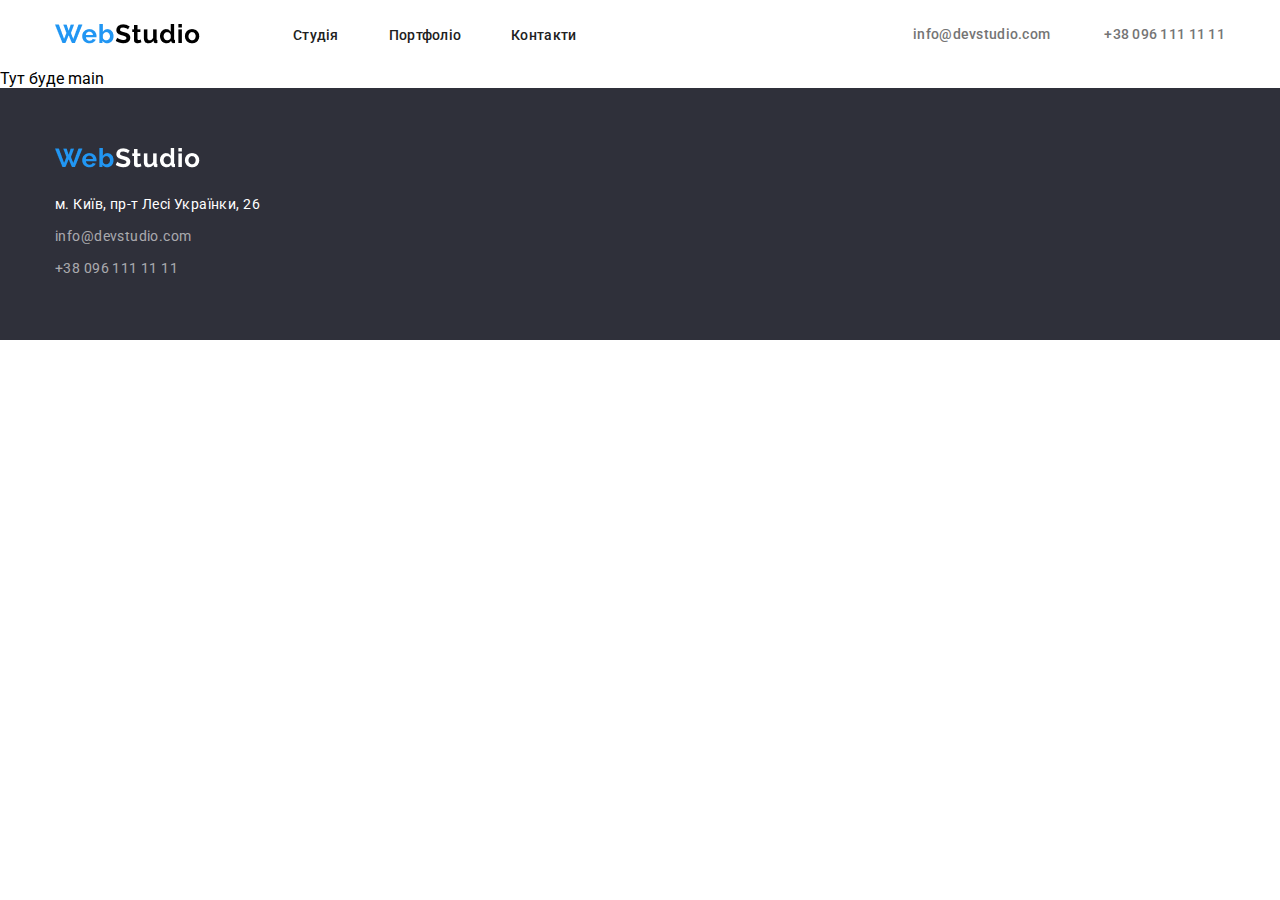
==== pages/portfolio.html @ f5b18968 "flex better" ====
<!DOCTYPE html>
<html lang="en">
<head>
    <meta charset="UTF-8">
    <meta name="viewport" content="width=device-width, initial-scale=1.0">
    <title>Portfolio</title>
    <link rel="stylesheet" href="portfolio.css">
</head>
<body>
    <header class="header">
        <div class="header_container">
          <div class="header_left">
            <img
              class="header_logo"
              src="./img/HeaderLogo.png"
              alt="header logo"
            />
            <nav>
              <ul class="header_navigation">
                <li class="header_navigation--item active">
                  <a href="../index.html">Студія</a>
                </li>
                <li class="header_navigation--item"><a href="#">Портфоліо</a></li>
                <li class="header_navigation--item"><a href="#">Контакти</a></li>
              </ul>
            </nav>
          </div>
          <div class="header_right">
            <a href="mailto:info@devstudio.com" class="header_right--link"
              >info@devstudio.com</a
            >
            <a href="tel:+380961111111" class="header_right--link"
              >+38 096 111 11 11</a
            >
          </div>
        </div>
      </header>
      <main class="main">
        Тут буде main
      </main>
      <footer class="footer">
        <div class="footer_container">
          <img src="./img/FooterLogo.png" alt="logo" />
          <address>
            <p class="footer_address">м. Київ, пр-т Лесі Українки, 26</p>
            <a href="mailto:info@devstudio.com" class="footer_link"
              >info@devstudio.com</a
            >
            <a href="tel:+38 096 111 11 11" class="footer_link"
              >+38 096 111 11 11</a
            >
          </address>
        </div>
      </footer>
</body>
</html>
---- pages/portfolio.css ----
@import url("https://fonts.googleapis.com/css2?family=Roboto:ital,wght@0,100;0,300;0,400;0,500;0,700;0,900;1,100;1,300;1,400;1,500;1,700;1,900&display=swap");
@import url("./css/reset.css");
@import url("./css/header.css");
@import url("./css/footer.css");
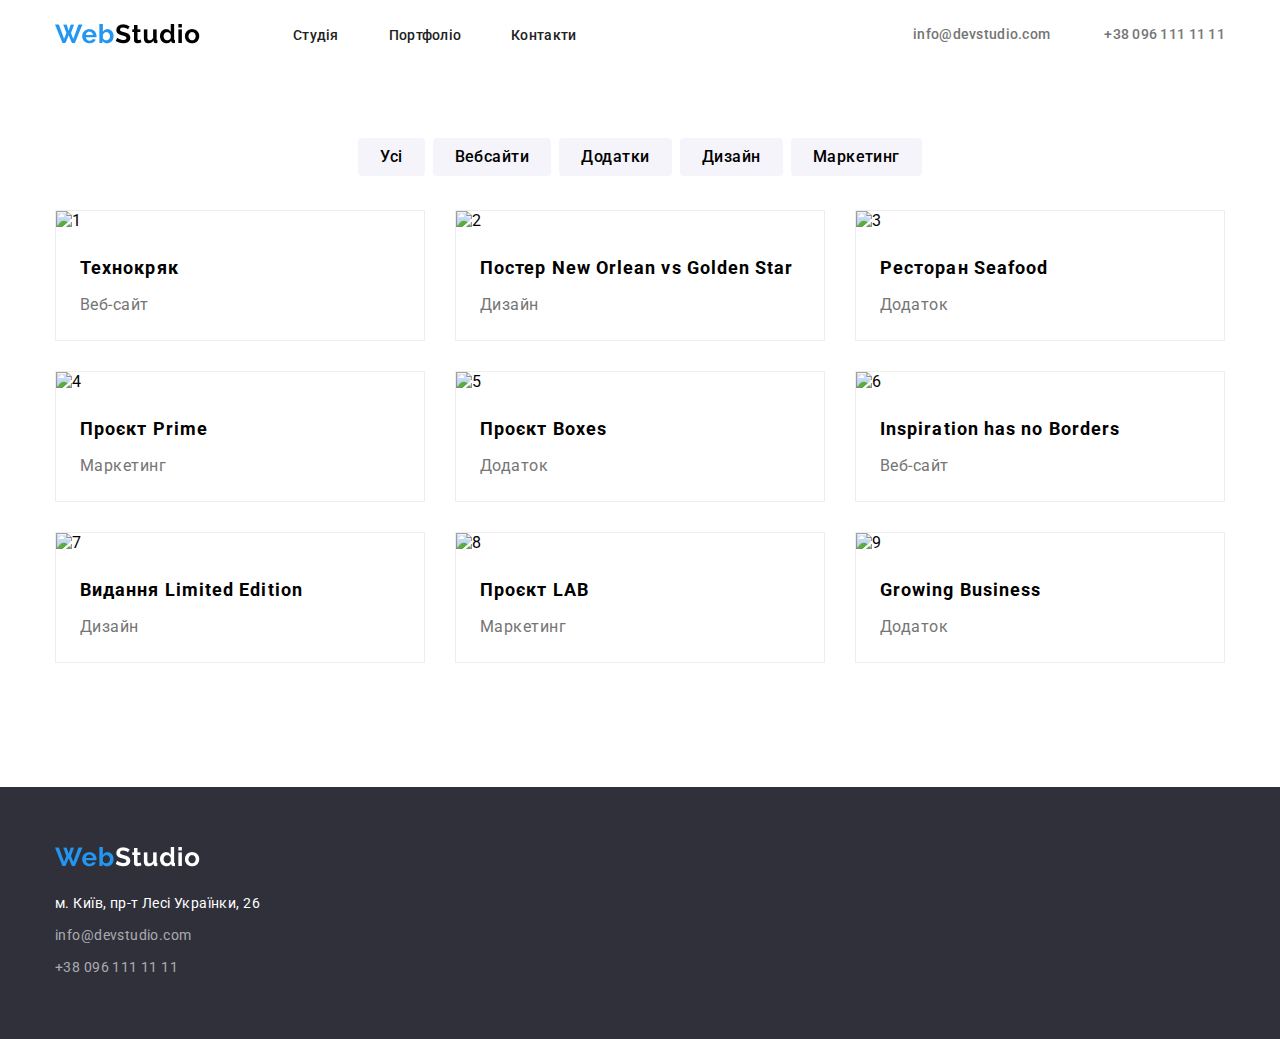
==== commit 8803c30e: "hw18 done" ====
--- a/pages/portfolio.html
+++ b/pages/portfolio.html
@@ -1,56 +1,147 @@
 <!DOCTYPE html>
 <html lang="en">
-<head>
-    <meta charset="UTF-8">
-    <meta name="viewport" content="width=device-width, initial-scale=1.0">
+  <head>
+    <meta charset="UTF-8" />
+    <meta name="viewport" content="width=device-width, initial-scale=1.0" />
     <title>Portfolio</title>
-    <link rel="stylesheet" href="portfolio.css">
-</head>
-<body>
+    <link rel="stylesheet" href="portfolio.css" />
+  </head>
+  <body>
     <header class="header">
-        <div class="header_container">
-          <div class="header_left">
-            <img
-              class="header_logo"
-              src="./img/HeaderLogo.png"
-              alt="header logo"
-            />
-            <nav>
-              <ul class="header_navigation">
-                <li class="header_navigation--item active">
-                  <a href="../index.html">Студія</a>
-                </li>
-                <li class="header_navigation--item"><a href="#">Портфоліо</a></li>
-                <li class="header_navigation--item"><a href="#">Контакти</a></li>
-              </ul>
-            </nav>
+      <div class="header_container">
+        <div class="header_left">
+          <img
+            class="header_logo"
+            src="./img/HeaderLogo.png"
+            alt="header logo"
+          />
+          <nav>
+            <ul class="header_navigation">
+              <li class="header_navigation--item active">
+                <a href="../index.html">Студія</a>
+              </li>
+              <li class="header_navigation--item"><a href="#">Портфоліо</a></li>
+              <li class="header_navigation--item"><a href="#">Контакти</a></li>
+            </ul>
+          </nav>
+        </div>
+        <div class="header_right">
+          <a href="mailto:info@devstudio.com" class="header_right--link"
+            >info@devstudio.com</a
+          >
+          <a href="tel:+380961111111" class="header_right--link"
+            >+38 096 111 11 11</a
+          >
+        </div>
+      </div>
+    </header>
+    <main class="main">
+      <section class="main-nav_bar--section">
+        <div class="main-nav_bar--container">
+          <nav class="main-nav_bar">
+            <ul class="main-nav_bar--list">
+              <li>
+                <button class="main-nav_bar--button">
+                  <span class="main-nav_bar--button-span">Усі</span>
+                </button>
+              </li>
+              <li>
+                <button class="main-nav_bar--button">
+                  <span class="main-nav_bar--button-span">Вебсайти</span>
+                </button>
+              </li>
+              <li>
+                <button class="main-nav_bar--button">
+                  <span class="main-nav_bar--button-span">Додатки</span>
+                </button>
+              </li>
+              <li>
+                <button class="main-nav_bar--button">
+                  <span class="main-nav_bar--button-span">Дизайн</span>
+                </button>
+              </li>
+              <li>
+                <button class="main-nav_bar--button">
+                  <span class="main-nav_bar--button-span">Маркетинг</span>
+                </button>
+              </li>
+            </ul>
+          </nav>
+        </div>
+      </section>
+      <section class="main_content--section">
+        <div class="main_content--container">
+          <div class="main_content--first_line">
+            <div class="main_content--card">
+              <img src="./img/img1.png" alt="1" class="main_content--img" />
+              <h3 class="main_content-card--title">Технокряк</h3>
+              <p class="main_content-card--text">Веб-сайт</p>
+            </div>
+            <div class="main_content--card">
+              <img src="./img/img2.png" alt="2" class="main_content--img" />
+              <h3 class="main_content-card--title">
+                Постер New Orlean vs Golden Star
+              </h3>
+              <p class="main_content-card--text">Дизайн</p>
+            </div>
+            <div class="main_content--card">
+              <img src="./img/img3.png" alt="3" class="main_content--img" />
+              <h3 class="main_content-card--title">Ресторан Seafood</h3>
+              <p class="main_content-card--text">Додаток</p>
+            </div>
           </div>
-          <div class="header_right">
-            <a href="mailto:info@devstudio.com" class="header_right--link"
-              >info@devstudio.com</a
-            >
-            <a href="tel:+380961111111" class="header_right--link"
-              >+38 096 111 11 11</a
-            >
+          <div class="main_content--second_line">
+            <div class="main_content--card">
+              <img src="./img/img4.png" alt="4" class="main_content--img" />
+              <h3 class="main_content-card--title">Проєкт Prime</h3>
+              <p class="main_content-card--text">Маркетинг</p>
+            </div>
+            <div class="main_content--card">
+              <img src="./img/img5.png" alt="5" class="main_content--img" />
+              <h3 class="main_content-card--title">Проєкт Boxes</h3>
+              <p class="main_content-card--text">Додаток</p>
+            </div>
+            <div class="main_content--card">
+              <img src="./img/img6.png" alt="6" class="main_content--img" />
+              <h3 class="main_content-card--title">
+                Inspiration has no Borders
+              </h3>
+              <p class="main_content-card--text">Веб-сайт</p>
+            </div>
+          </div>
+          <div class="main_content--third-line">
+            <div class="main_content--card">
+              <img src="./img/img7.png" alt="7" class="main_content--img" />
+              <h3 class="main_content-card--title">Видання Limited Edition</h3>
+              <p class="main_content-card--text">Дизайн</p>
+            </div>
+            <div class="main_content--card">
+              <img src="./img/img8.png" alt="8" class="main_content--img" />
+              <h3 class="main_content-card--title">Проєкт LAB</h3>
+              <p class="main_content-card--text">Маркетинг</p>
+            </div>
+            <div class="main_content--card">
+              <img src="./img/img9.png" alt="9" class="main_content--img" />
+              <h3 class="main_content-card--title">Growing Business</h3>
+              <p class="main_content-card--text">Додаток</p>
+            </div>
           </div>
         </div>
-      </header>
-      <main class="main">
-        Тут буде main
-      </main>
-      <footer class="footer">
-        <div class="footer_container">
-          <img src="./img/FooterLogo.png" alt="logo" />
-          <address>
-            <p class="footer_address">м. Київ, пр-т Лесі Українки, 26</p>
-            <a href="mailto:info@devstudio.com" class="footer_link"
-              >info@devstudio.com</a
-            >
-            <a href="tel:+38 096 111 11 11" class="footer_link"
-              >+38 096 111 11 11</a
-            >
-          </address>
-        </div>
-      </footer>
-</body>
-</html>+      </section>
+    </main>
+    <footer class="footer">
+      <div class="footer_container">
+        <img src="./img/FooterLogo.png" alt="logo" />
+        <address>
+          <p class="footer_address">м. Київ, пр-т Лесі Українки, 26</p>
+          <a href="mailto:info@devstudio.com" class="footer_link"
+            >info@devstudio.com</a
+          >
+          <a href="tel:+38 096 111 11 11" class="footer_link"
+            >+38 096 111 11 11</a
+          >
+        </address>
+      </div>
+    </footer>
+  </body>
+</html>
--- a/pages/portfolio.css
+++ b/pages/portfolio.css
@@ -1,4 +1,5 @@
 @import url("https://fonts.googleapis.com/css2?family=Roboto:ital,wght@0,100;0,300;0,400;0,500;0,700;0,900;1,100;1,300;1,400;1,500;1,700;1,900&display=swap");
 @import url("./css/reset.css");
 @import url("./css/header.css");
-@import url("./css/footer.css");+@import url("./css/footer.css");
+@import url("./css/main.css");
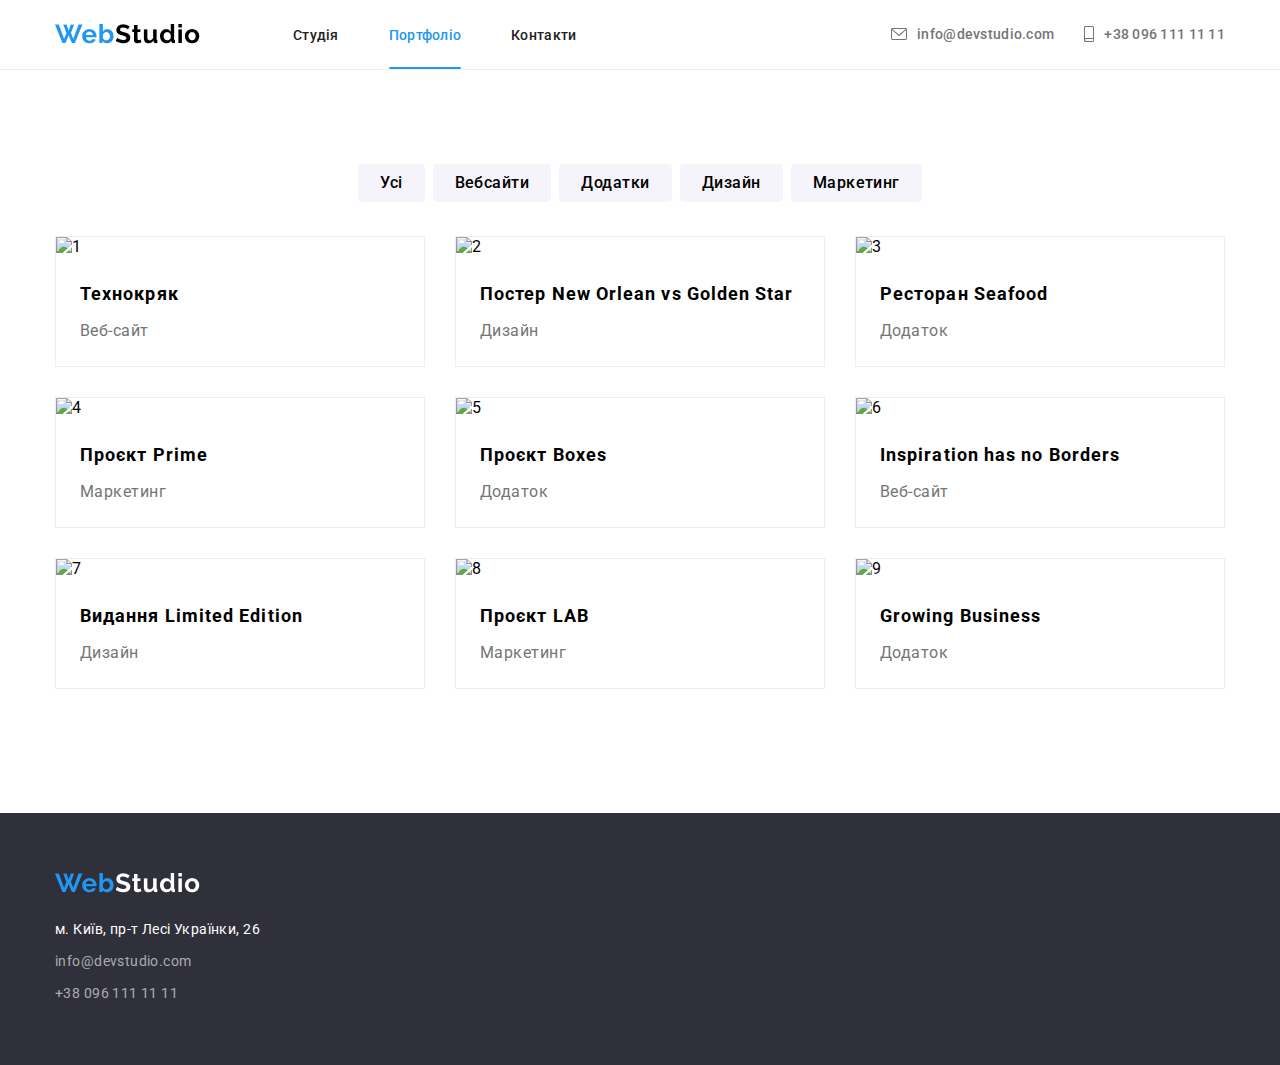
==== commit 393a7436: "modal animation + portfolio header fix" ====
--- a/pages/portfolio.html
+++ b/pages/portfolio.html
@@ -6,6 +6,7 @@
     <title>Portfolio</title>
     <link rel="stylesheet" href="portfolio.css" />
   </head>
+
   <body>
     <header class="header">
       <div class="header_container">
@@ -17,21 +18,55 @@
           />
           <nav>
             <ul class="header_navigation">
-              <li class="header_navigation--item active">
+              <li class="header_navigation--item">
                 <a href="../index.html">Студія</a>
               </li>
-              <li class="header_navigation--item"><a href="#">Портфоліо</a></li>
+              <li class="header_navigation--item active">
+                <a href="#">Портфоліо</a>
+              </li>
               <li class="header_navigation--item"><a href="#">Контакти</a></li>
             </ul>
           </nav>
         </div>
         <div class="header_right">
-          <a href="mailto:info@devstudio.com" class="header_right--link"
-            >info@devstudio.com</a
-          >
-          <a href="tel:+380961111111" class="header_right--link"
-            >+38 096 111 11 11</a
-          >
+          <div class="header_right--part">
+            <svg
+              width="16"
+              height="12"
+              viewBox="0 0 16 12"
+              fill="none"
+              xmlns="http://www.w3.org/2000/svg"
+            >
+              <path
+                d="M14.5 0H1.50001C0.672854 0 0 0.672853 0 1.50001V10.5C0 11.3271 0.672854 12 1.50001 12H14.5C15.3271 12 16 11.3271 16 10.5V1.50001C16 0.672853 15.3271 0 14.5 0ZM14.5 0.999994C14.5679 0.999994 14.6325 1.01409 14.6916 1.0387L8 6.83838L1.30833 1.0387C1.36742 1.01412 1.43204 0.999994 1.49998 0.999994H14.5ZM14.5 11H1.50001C1.22414 11 0.999996 10.7759 0.999996 10.5V2.09521L7.67236 7.87792C7.76661 7.95944 7.8833 7.99999 8 7.99999C8.1167 7.99999 8.23339 7.95948 8.32764 7.87792L15 2.09521V10.5C15 10.7759 14.7759 11 14.5 11Z"
+                fill="#757575"
+              />
+            </svg>
+            <a href="mailto:info@devstudio.com" class="header_right--link"
+              >info@devstudio.com</a
+            >
+          </div>
+          <div class="header_right--part">
+            <svg
+              width="10"
+              height="16"
+              viewBox="0 0 10 16"
+              fill="none"
+              xmlns="http://www.w3.org/2000/svg"
+            >
+              <path
+                d="M8.5 0H1.5C0.672848 0 0 0.672848 0 1.5V14.5C0 15.3272 0.672848 16 1.5 16H8.5C9.32715 16 10 15.3272 10 14.5V1.5C10 0.672848 9.32715 0 8.5 0ZM1.5 1H8.5C8.77588 1 9 1.22412 9 1.5V12H1V1.5C1 1.22412 1.22412 1 1.5 1ZM8.5 15H1.5C1.22412 15 1 14.7759 1 14.5V13H9V14.5C9 14.7759 8.77588 15 8.5 15Z"
+                fill="#757575"
+              />
+              <path
+                d="M2.35355 13.7389C2.54882 13.9213 2.54882 14.2169 2.35355 14.3992C2.15828 14.5816 1.84172 14.5816 1.64645 14.3992C1.45118 14.2169 1.45118 13.9213 1.64645 13.7389C1.84172 13.5566 2.15828 13.5566 2.35355 13.7389Z"
+                fill="#757575"
+              />
+            </svg>
+            <a href="tel:+380961111111" class="header_right--link"
+              >+38 096 111 11 11</a
+            >
+          </div>
         </div>
       </div>
     </header>
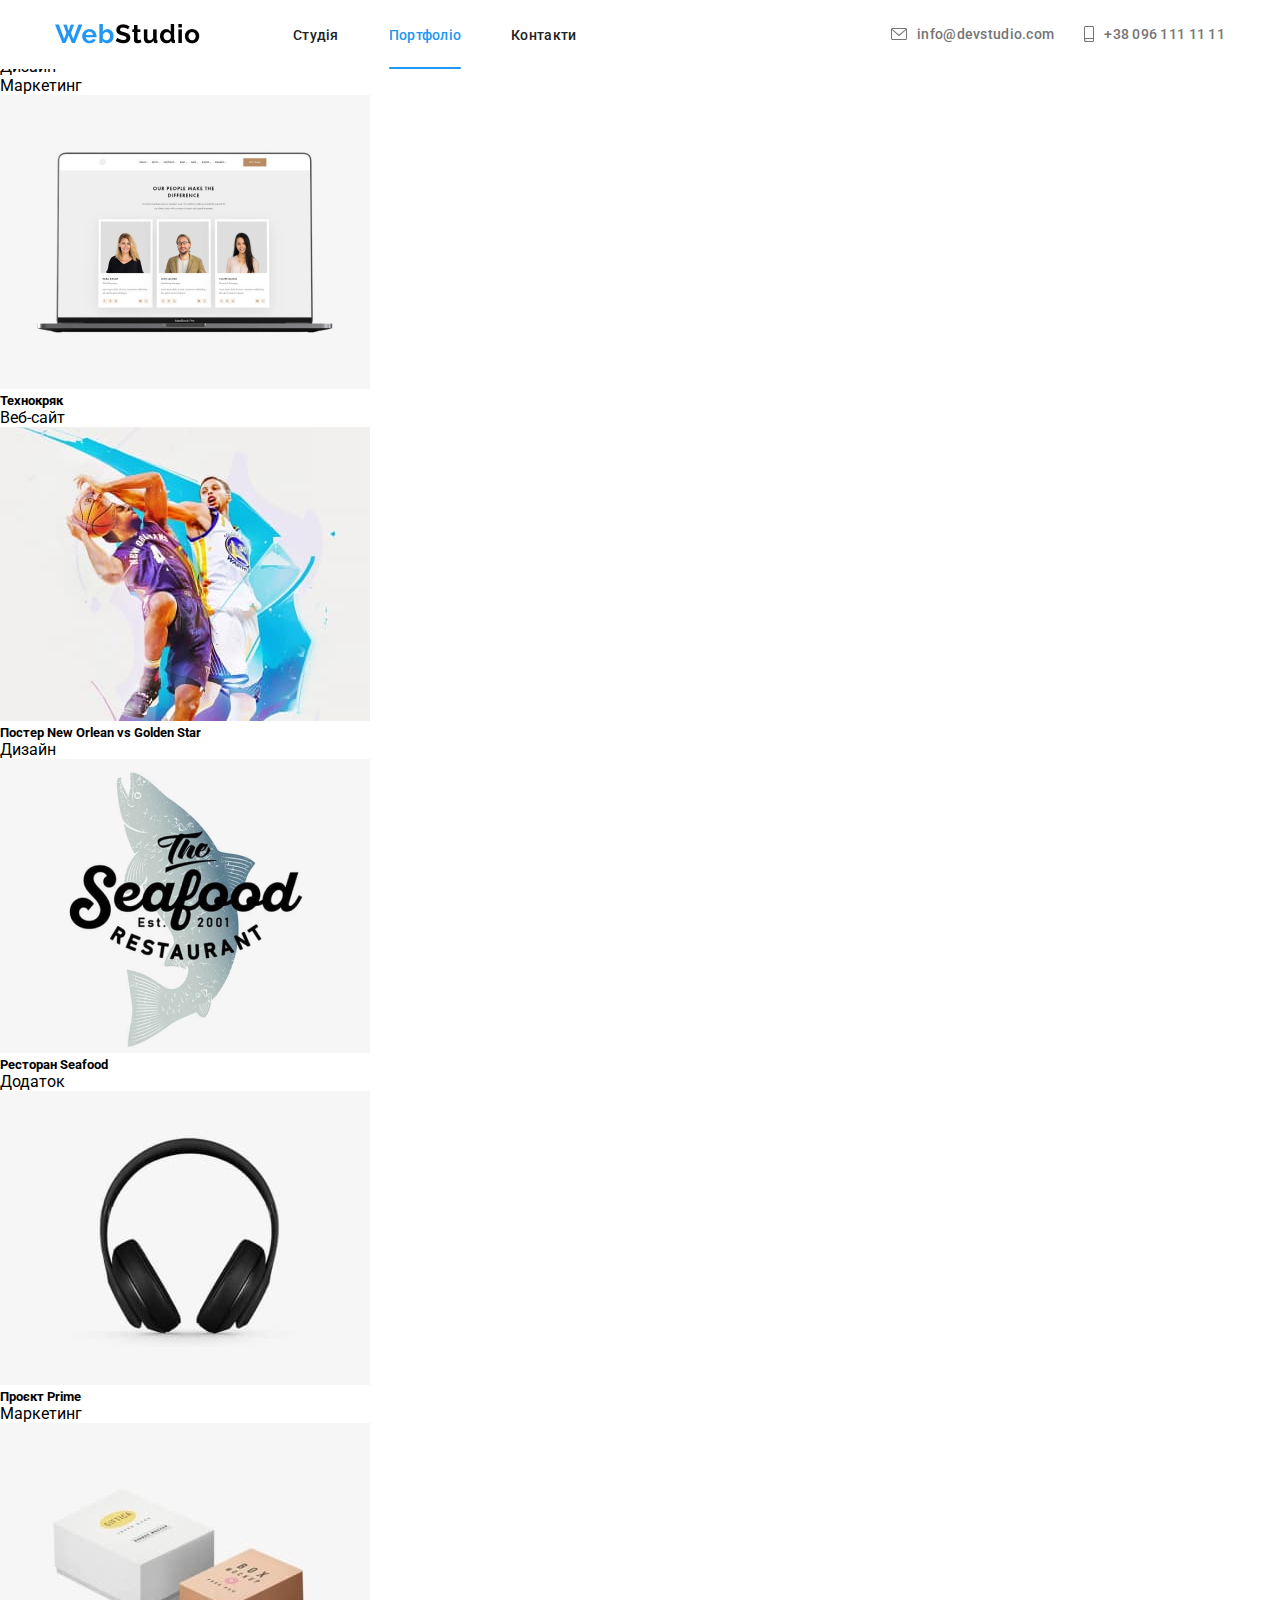
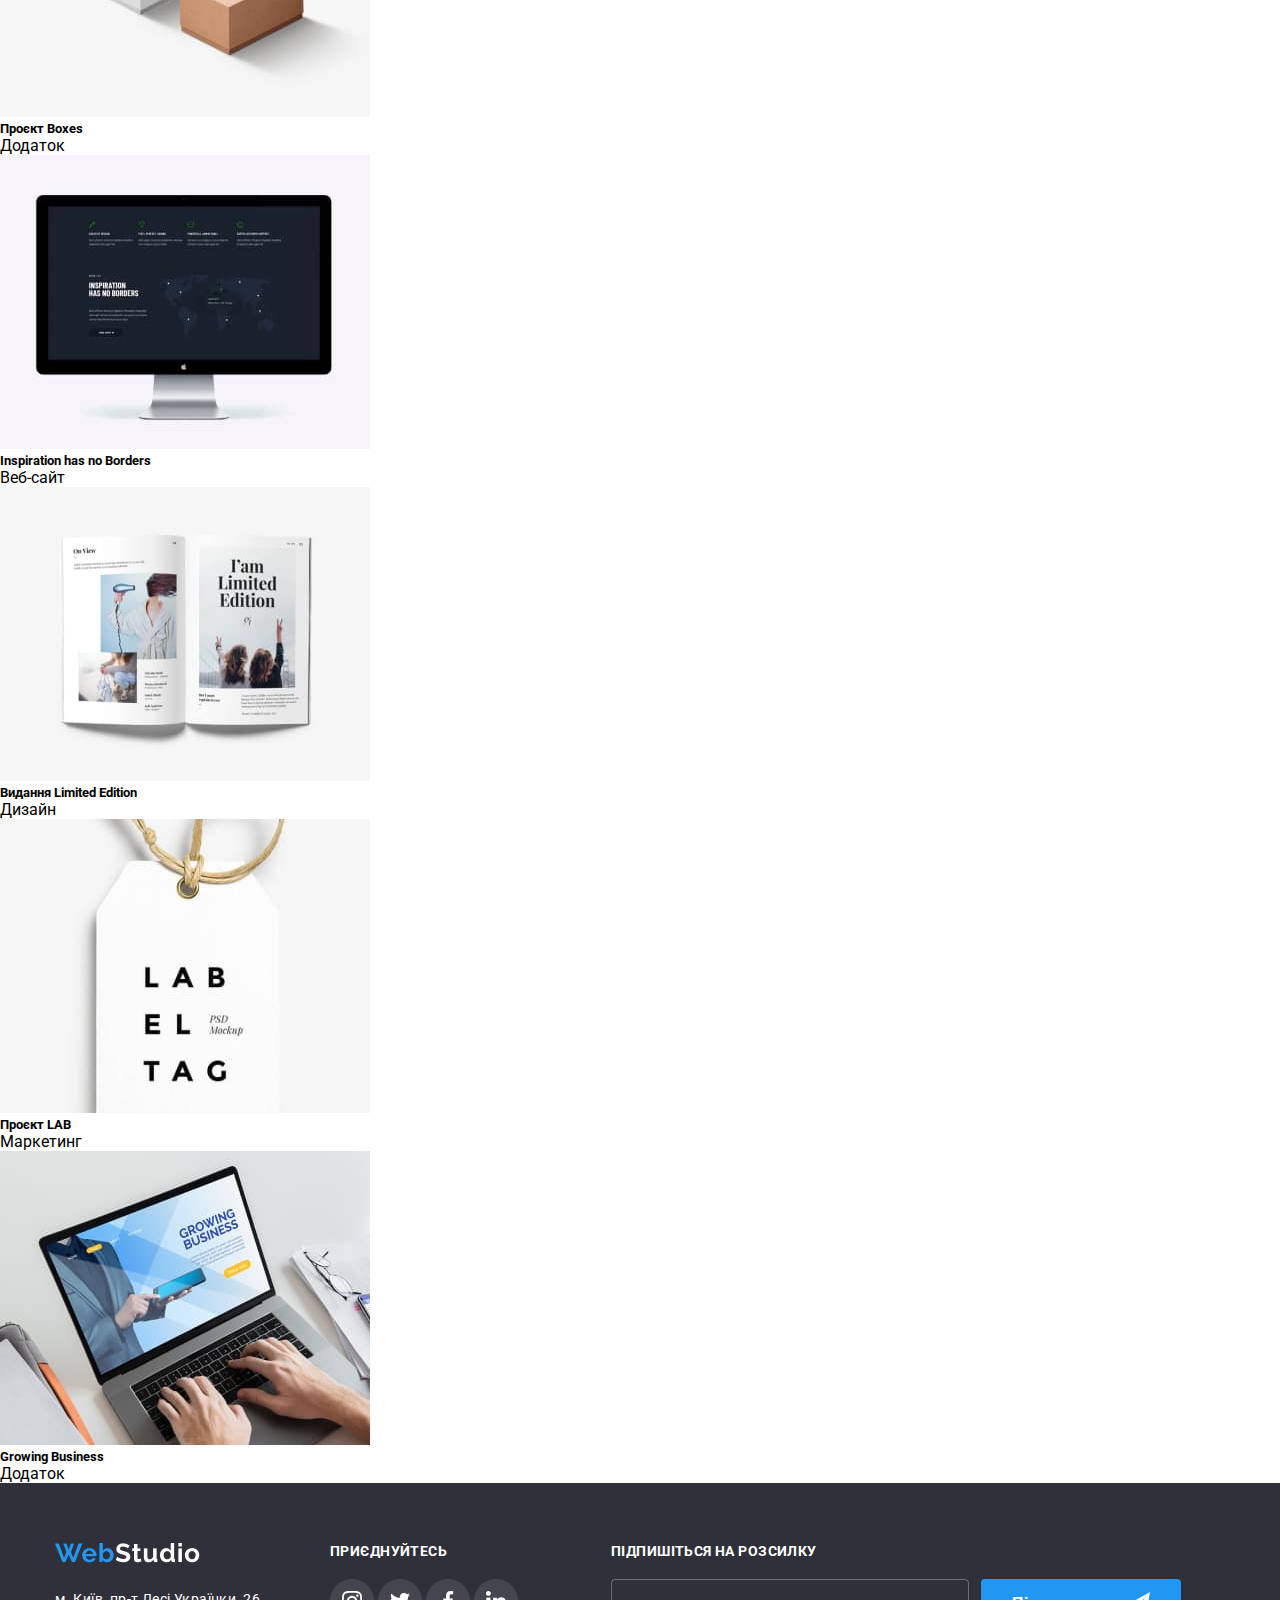
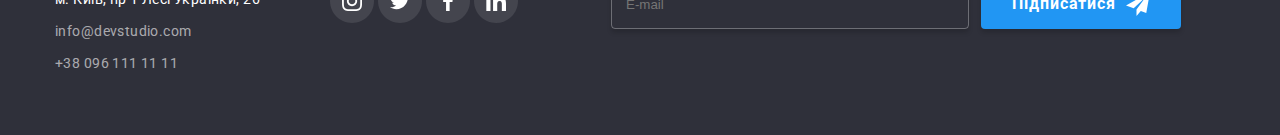
==== commit 4396b3ef: "portfolio html swap" ====
--- a/pages/portfolio.html
+++ b/pages/portfolio.html
@@ -4,7 +4,7 @@
     <meta charset="UTF-8" />
     <meta name="viewport" content="width=device-width, initial-scale=1.0" />
     <title>Portfolio</title>
-    <link rel="stylesheet" href="portfolio.css" />
+    <link rel="stylesheet" href="../css/portfolio.css" />
   </head>
 
   <body>
@@ -13,7 +13,7 @@
         <div class="header_left">
           <img
             class="header_logo"
-            src="./img/HeaderLogo.png"
+            src="./images/HeaderLogo.png"
             alt="header logo"
           />
           <nav>
@@ -21,7 +21,7 @@
               <li class="header_navigation--item">
                 <a href="../index.html">Студія</a>
               </li>
-              <li class="header_navigation--item active">
+              <li class="header_navigation--item active light-blue">
                 <a href="#">Портфоліо</a>
               </li>
               <li class="header_navigation--item"><a href="#">Контакти</a></li>
@@ -71,111 +71,243 @@
       </div>
     </header>
     <main class="main">
-      <section class="main-nav_bar--section">
-        <div class="main-nav_bar--container">
-          <nav class="main-nav_bar">
-            <ul class="main-nav_bar--list">
-              <li>
-                <button class="main-nav_bar--button">
-                  <span class="main-nav_bar--button-span">Усі</span>
-                </button>
-              </li>
-              <li>
-                <button class="main-nav_bar--button">
-                  <span class="main-nav_bar--button-span">Вебсайти</span>
-                </button>
-              </li>
-              <li>
-                <button class="main-nav_bar--button">
-                  <span class="main-nav_bar--button-span">Додатки</span>
-                </button>
-              </li>
-              <li>
-                <button class="main-nav_bar--button">
-                  <span class="main-nav_bar--button-span">Дизайн</span>
-                </button>
-              </li>
-              <li>
-                <button class="main-nav_bar--button">
-                  <span class="main-nav_bar--button-span">Маркетинг</span>
-                </button>
-              </li>
-            </ul>
-          </nav>
-        </div>
-      </section>
-      <section class="main_content--section">
-        <div class="main_content--container">
-          <div class="main_content--first_line">
-            <div class="main_content--card">
-              <img src="./img/img1.png" alt="1" class="main_content--img" />
-              <h3 class="main_content-card--title">Технокряк</h3>
-              <p class="main_content-card--text">Веб-сайт</p>
-            </div>
-            <div class="main_content--card">
-              <img src="./img/img2.png" alt="2" class="main_content--img" />
-              <h3 class="main_content-card--title">
-                Постер New Orlean vs Golden Star
-              </h3>
-              <p class="main_content-card--text">Дизайн</p>
-            </div>
-            <div class="main_content--card">
-              <img src="./img/img3.png" alt="3" class="main_content--img" />
-              <h3 class="main_content-card--title">Ресторан Seafood</h3>
-              <p class="main_content-card--text">Додаток</p>
-            </div>
-          </div>
-          <div class="main_content--second_line">
-            <div class="main_content--card">
-              <img src="./img/img4.png" alt="4" class="main_content--img" />
-              <h3 class="main_content-card--title">Проєкт Prime</h3>
-              <p class="main_content-card--text">Маркетинг</p>
-            </div>
-            <div class="main_content--card">
-              <img src="./img/img5.png" alt="5" class="main_content--img" />
-              <h3 class="main_content-card--title">Проєкт Boxes</h3>
-              <p class="main_content-card--text">Додаток</p>
-            </div>
-            <div class="main_content--card">
-              <img src="./img/img6.png" alt="6" class="main_content--img" />
-              <h3 class="main_content-card--title">
-                Inspiration has no Borders
-              </h3>
-              <p class="main_content-card--text">Веб-сайт</p>
-            </div>
-          </div>
-          <div class="main_content--third-line">
-            <div class="main_content--card">
-              <img src="./img/img7.png" alt="7" class="main_content--img" />
-              <h3 class="main_content-card--title">Видання Limited Edition</h3>
-              <p class="main_content-card--text">Дизайн</p>
-            </div>
-            <div class="main_content--card">
-              <img src="./img/img8.png" alt="8" class="main_content--img" />
-              <h3 class="main_content-card--title">Проєкт LAB</h3>
-              <p class="main_content-card--text">Маркетинг</p>
-            </div>
-            <div class="main_content--card">
-              <img src="./img/img9.png" alt="9" class="main_content--img" />
-              <h3 class="main_content-card--title">Growing Business</h3>
-              <p class="main_content-card--text">Додаток</p>
+      <section class="main_first--section">
+        <div class="main_container">
+          <ul class="main_nav">
+            <li><a class="main_nav--item" href="#">Усі</a></li>
+            <li><a class="main_nav--item" href="#">Веб-сайти</a></li>
+            <li><a class="main_nav--item" href="#">Додатки</a></li>
+            <li><a class="main_nav--item" href="#">Дизайн</a></li>
+            <li><a class="main_nav--item" href="#">Маркетинг</a></li>
+          </ul>
+          <div class="main_first-cards">
+            <div class="card">
+              <img src="images/img1.png" alt="card-one" />
+              <h5 class="card_title">Технокряк</h5>
+              <p class="card_text">Веб-сайт</p>
+            </div>
+            <div class="card">
+              <img src="images/img2.png" alt="card-one" />
+              <h5 class="card_title">Постер New Orlean vs Golden Star</h5>
+              <p class="card_text">Дизайн</p>
+            </div>
+            <div class="card">
+              <img src="images/img3.png" alt="card-one" />
+              <h5 class="card_title">Ресторан Seafood</h5>
+              <p class="card_text">Додаток</p>
+            </div>
+            <div class="card">
+              <img src="images/img4.png" alt="card-one" />
+              <h5 class="card_title">Проєкт Prime</h5>
+              <p class="card_text">Маркетинг</p>
+            </div>
+            <div class="card">
+              <img src="images/img5.png" alt="card-one" />
+              <h5 class="card_title">Проєкт Boxes</h5>
+              <p class="card_text">Додаток</p>
+            </div>
+            <div class="card">
+              <img src="images/img6.png" alt="card-one" />
+              <h5 class="card_title">Inspiration has no Borders</h5>
+              <p class="card_text">Веб-сайт</p>
+            </div>
+            <div class="card">
+              <img src="images/img7.png" alt="card-one" />
+              <h5 class="card_title">Видання Limited Edition</h5>
+              <p class="card_text">Дизайн</p>
+            </div>
+            <div class="card">
+              <img src="images/img8.png" alt="card-one" />
+              <h5 class="card_title">Проєкт LAB</h5>
+              <p class="card_text">Маркетинг</p>
+            </div>
+            <div class="card">
+              <img src="images/img9.png" alt="card-one" />
+              <h5 class="card_title">Growing Business</h5>
+              <p class="card_text">Додаток</p>
             </div>
           </div>
         </div>
       </section>
     </main>
+
     <footer class="footer">
       <div class="footer_container">
-        <img src="./img/FooterLogo.png" alt="logo" />
-        <address>
-          <p class="footer_address">м. Київ, пр-т Лесі Українки, 26</p>
-          <a href="mailto:info@devstudio.com" class="footer_link"
-            >info@devstudio.com</a
-          >
-          <a href="tel:+38 096 111 11 11" class="footer_link"
-            >+38 096 111 11 11</a
-          >
-        </address>
+        <div class="footer_left">
+          <img src="./images/FooterLogo.png" alt="logo" />
+          <address>
+            <p class="footer_address">м. Київ, пр-т Лесі Українки, 26</p>
+            <a href="mailto:info@devstudio.com" class="footer_link"
+              >info@devstudio.com</a
+            >
+            <a href="tel:+38 096 111 11 11" class="footer_link"
+              >+38 096 111 11 11</a
+            >
+          </address>
+        </div>
+        <div class="footer_right">
+          <div class="footer_right--first">
+            <h3 class="footer_right--first--title">Приєднуйтесь</h3>
+            <div class="footer_right--first--svgs">
+              <svg
+                width="44"
+                height="44"
+                viewBox="0 0 44 44"
+                fill="none"
+                xmlns="http://www.w3.org/2000/svg"
+              >
+                <path
+                  d="M44 22C44 28.0751 41.5376 33.5751 37.5564 37.5564C33.5751 41.5376 28.0751 44 22 44C15.9249 44 10.4249 41.5376 6.44365 37.5564C2.46243 33.5751 0 28.0751 0 22C0 15.9249 2.46243 10.4249 6.44365 6.44365C10.4249 2.46243 15.9249 0 22 0C28.0751 0 33.5751 2.46243 37.5564 6.44365C41.5376 10.4249 44 15.9249 44 22Z"
+                  fill="#FFFFFF1A"
+                />
+                <g clip-path="url(#clip0_11_5051)">
+                  <path
+                    d="M31.9804 17.8801C31.9336 16.8174 31.7617 16.0868 31.5156 15.4537C31.2616 14.7818 30.8709 14.1801 30.359 13.68C29.8589 13.1721 29.2533 12.7774 28.5891 12.5274C27.9524 12.2813 27.2256 12.1094 26.163 12.0626C25.0924 12.0118 24.7525 12 22.0371 12C19.3217 12 18.9818 12.0118 17.9152 12.0586C16.8525 12.1055 16.1219 12.2775 15.489 12.5235C14.8169 12.7774 14.2153 13.1681 13.7152 13.68C13.2073 14.1801 12.8127 14.7857 12.5626 15.4499C12.3164 16.0868 12.1446 16.8134 12.0977 17.8761C12.0469 18.9467 12.0352 19.2866 12.0352 22.002C12.0352 24.7173 12.0469 25.0572 12.0938 26.1239C12.1406 27.1865 12.3126 27.9171 12.5588 28.5502C12.8127 29.2221 13.2073 29.8238 13.7152 30.3239C14.2153 30.8318 14.8209 31.2265 15.4851 31.4765C16.1219 31.7226 16.8486 31.8945 17.9114 31.9413C18.9779 31.9883 19.3179 31.9999 22.0333 31.9999C24.7487 31.9999 25.0885 31.9883 26.1552 31.9413C27.2179 31.8945 27.9484 31.7226 28.5813 31.4765C29.9254 30.9568 30.9881 29.8941 31.5078 28.5502C31.7538 27.9133 31.9258 27.1865 31.9727 26.1239C32.0195 25.0572 32.0313 24.7173 32.0313 22.002C32.0313 19.2866 32.0273 18.9467 31.9804 17.8801ZM30.1794 26.0457C30.1364 27.0225 29.9723 27.5499 29.8356 27.9015C29.4995 28.7728 28.808 29.4643 27.9367 29.8004C27.5851 29.9372 27.0538 30.1012 26.0809 30.1441C25.026 30.1911 24.7096 30.2027 22.0411 30.2027C19.3726 30.2027 19.0522 30.1911 18.0011 30.1441C17.0244 30.1012 16.4969 29.9372 16.1453 29.8004C15.7117 29.6402 15.317 29.3862 14.9967 29.0541C14.6646 28.7298 14.4106 28.3391 14.2504 27.9055C14.1137 27.5539 13.9496 27.0225 13.9067 26.0497C13.8597 24.9948 13.8481 24.6783 13.8481 22.0097C13.8481 19.3412 13.8597 19.0209 13.9067 17.9699C13.9496 16.9932 14.1137 16.4657 14.2504 16.1141C14.4106 15.6804 14.6646 15.2859 15.0007 14.9654C15.3248 14.6333 15.7155 14.3793 16.1493 14.2192C16.5009 14.0825 17.0323 13.9184 18.0051 13.8754C19.06 13.8285 19.3765 13.8168 22.0449 13.8168C24.7174 13.8168 25.0337 13.8285 26.0848 13.8754C27.0616 13.9184 27.589 14.0825 27.9407 14.2192C28.3742 14.3793 28.7689 14.6333 29.0893 14.9654C29.4213 15.2897 29.6753 15.6804 29.8356 16.1141C29.9723 16.4657 30.1364 16.997 30.1794 17.9699C30.2263 19.0248 30.238 19.3412 30.238 22.0097C30.238 24.6783 30.2263 24.9908 30.1794 26.0457Z"
+                    fill="white"
+                  />
+                  <path
+                    d="M22.0371 16.8641C19.2007 16.8641 16.8994 19.1653 16.8994 22.0019C16.8994 24.8384 19.2007 27.1396 22.0371 27.1396C24.8737 27.1396 27.1749 24.8384 27.1749 22.0019C27.1749 19.1653 24.8737 16.8641 22.0371 16.8641ZM22.0371 25.3346C20.197 25.3346 18.7044 23.8421 18.7044 22.0019C18.7044 20.1616 20.197 18.6691 22.0371 18.6691C23.8774 18.6691 25.3698 20.1616 25.3698 22.0019C25.3698 23.8421 23.8774 25.3346 22.0371 25.3346Z"
+                    fill="white"
+                  />
+                  <path
+                    d="M28.5775 16.6611C28.5775 17.3235 28.0404 17.8605 27.3779 17.8605C26.7155 17.8605 26.1785 17.3235 26.1785 16.6611C26.1785 15.9986 26.7155 15.4617 27.3779 15.4617C28.0404 15.4617 28.5775 15.9986 28.5775 16.6611Z"
+                    fill="white"
+                  />
+                </g>
+                <defs>
+                  <clipPath id="clip0_11_5051">
+                    <rect
+                      width="20"
+                      height="20"
+                      fill="white"
+                      transform="translate(12 12)"
+                    />
+                  </clipPath>
+                </defs>
+              </svg>
+              <svg
+                width="44"
+                height="44"
+                viewBox="0 0 44 44"
+                fill="none"
+                xmlns="http://www.w3.org/2000/svg"
+              >
+                <path
+                  d="M44 22C44 28.0751 41.5376 33.5751 37.5564 37.5564C33.5751 41.5376 28.0751 44 22 44C15.9249 44 10.4249 41.5376 6.44365 37.5564C2.46243 33.5751 0 28.0751 0 22C0 15.9249 2.46243 10.4249 6.44365 6.44365C10.4249 2.46243 15.9249 0 22 0C28.0751 0 33.5751 2.46243 37.5564 6.44365C41.5376 10.4249 44 15.9249 44 22Z"
+                  fill="#FFFFFF1A "
+                />
+                <g clip-path="url(#clip0_11_5045)">
+                  <path
+                    d="M32 15.7988C31.2563 16.125 30.4637 16.3412 29.6375 16.4462C30.4875 15.9388 31.1363 15.1412 31.4412 14.18C30.6488 14.6525 29.7738 14.9863 28.8412 15.1725C28.0887 14.3713 27.0162 13.875 25.8462 13.875C23.5763 13.875 21.7487 15.7175 21.7487 17.9763C21.7487 18.3012 21.7762 18.6137 21.8438 18.9112C18.435 18.745 15.4188 17.1113 13.3925 14.6225C13.0387 15.2363 12.8313 15.9388 12.8313 16.695C12.8313 18.115 13.5625 19.3737 14.6525 20.1025C13.9937 20.09 13.3475 19.8988 12.8 19.5975C12.8 19.61 12.8 19.6262 12.8 19.6425C12.8 21.635 14.2212 23.29 16.085 23.6712C15.7512 23.7625 15.3875 23.8062 15.01 23.8062C14.7475 23.8062 14.4825 23.7913 14.2337 23.7362C14.765 25.36 16.2725 26.5538 18.065 26.5925C16.67 27.6838 14.8988 28.3412 12.9813 28.3412C12.645 28.3412 12.3225 28.3263 12 28.285C13.8162 29.4563 15.9688 30.125 18.29 30.125C25.835 30.125 29.96 23.875 29.96 18.4575C29.96 18.2762 29.9538 18.1013 29.945 17.9275C30.7588 17.35 31.4425 16.6288 32 15.7988Z"
+                    fill="white"
+                  />
+                </g>
+                <defs>
+                  <clipPath id="clip0_11_5045">
+                    <rect
+                      width="20"
+                      height="20"
+                      fill="white"
+                      transform="translate(12 12)"
+                    />
+                  </clipPath>
+                </defs>
+              </svg>
+
+              <svg
+                width="44"
+                height="44"
+                viewBox="0 0 44 44"
+                fill="none"
+                xmlns="http://www.w3.org/2000/svg"
+              >
+                <path
+                  d="M44 22C44 28.0751 41.5376 33.5751 37.5564 37.5564C33.5751 41.5376 28.0751 44 22 44C15.9249 44 10.4249 41.5376 6.44365 37.5564C2.46243 33.5751 0 28.0751 0 22C0 15.9249 2.46243 10.4249 6.44365 6.44365C10.4249 2.46243 15.9249 0 22 0C28.0751 0 33.5751 2.46243 37.5564 6.44365C41.5376 10.4249 44 15.9249 44 22Z"
+                  fill="#FFFFFF1A"
+                />
+                <g clip-path="url(#clip0_11_5041)">
+                  <path
+                    d="M25.3309 15.3208H27.1567V12.1408C26.8417 12.0975 25.7584 12 24.4967 12C21.8642 12 20.0609 13.6558 20.0609 16.6992V19.5H17.1559V23.055H20.0609V32H23.6226V23.0558H26.4101L26.8526 19.5008H23.6217V17.0517C23.6226 16.0242 23.8992 15.3208 25.3309 15.3208Z"
+                    fill="white"
+                  />
+                </g>
+                <defs>
+                  <clipPath id="clip0_11_5041">
+                    <rect
+                      width="20"
+                      height="20"
+                      fill="white"
+                      transform="translate(12 12)"
+                    />
+                  </clipPath>
+                </defs>
+              </svg>
+              <svg
+                width="44"
+                height="44"
+                viewBox="0 0 44 44"
+                fill="none"
+                xmlns="http://www.w3.org/2000/svg"
+              >
+                <path
+                  d="M44 22C44 28.0751 41.5376 33.5751 37.5564 37.5564C33.5751 41.5376 28.0751 44 22 44C15.9249 44 10.4249 41.5376 6.44365 37.5564C2.46243 33.5751 0 28.0751 0 22C0 15.9249 2.46243 10.4249 6.44365 6.44365C10.4249 2.46243 15.9249 0 22 0C28.0751 0 33.5751 2.46243 37.5564 6.44365C41.5376 10.4249 44 15.9249 44 22Z"
+                  fill="#FFFFFF1A"
+                />
+                <g clip-path="url(#clip0_11_5035)">
+                  <path
+                    d="M31.995 32.0001V31.9993H32V24.6643C32 21.0759 31.2275 18.3118 27.0325 18.3118C25.0158 18.3118 23.6625 19.4184 23.11 20.4676H23.0517V18.6468H19.0742V31.9993H23.2158V25.3876C23.2158 23.6468 23.5458 21.9634 25.7017 21.9634C27.8258 21.9634 27.8575 23.9501 27.8575 25.4993V32.0001H31.995Z"
+                    fill="white"
+                  />
+                  <path
+                    d="M12.33 18.6475H16.4767V32H12.33V18.6475Z"
+                    fill="white"
+                  />
+                  <path
+                    d="M14.4017 12C13.0758 12 12 13.0758 12 14.4017C12 15.7275 13.0758 16.8258 14.4017 16.8258C15.7275 16.8258 16.8033 15.7275 16.8033 14.4017C16.8025 13.0758 15.7267 12 14.4017 12V12Z"
+                    fill="white"
+                  />
+                </g>
+                <defs>
+                  <clipPath id="clip0_11_5035">
+                    <rect
+                      width="20"
+                      height="20"
+                      fill="white"
+                      transform="translate(12 12)"
+                    />
+                  </clipPath>
+                </defs>
+              </svg>
+            </div>
+          </div>
+          <div class="footer_right--second">
+            <h3 class="footer_right--second--title">Підпишіться на розсилку</h3>
+            <form class="footer_right--second--form">
+              <input
+                class="footer_right--second--form--input"
+                type="email"
+                placeholder="E-mail"
+              />
+              <div class="footer_right--second--btn--wrapper">
+                <button class="footer_right--second--btn">
+                  Підписатися
+                  <svg
+                    width="24"
+                    height="24"
+                    viewBox="0 0 24 24"
+                    fill="none"
+                    xmlns="http://www.w3.org/2000/svg"
+                  >
+                    <path
+                      d="M24 0L0 13.5L7.66994 16.3407L19.5 5.25002L10.5017 17.3896L10.509 17.3923L10.5 17.3896V24.0001L14.8013 18.982L20.2501 21.0001L24 0Z"
+                      fill="white"
+                    />
+                  </svg>
+                </button>
+              </div>
+            </form>
+          </div>
+        </div>
       </div>
     </footer>
   </body>
--- a/css/portfolio.css
+++ b/css/portfolio.css
@@ -0,0 +1,245 @@
+@import url("https://fonts.googleapis.com/css2?family=Roboto:ital,wght@0,100;0,300;0,400;0,500;0,700;0,900;1,100;1,300;1,400;1,500;1,700;1,900&display=swap");
+* {
+  margin: 0;
+  padding: 0;
+  box-sizing: border-box;
+}
+* ul,
+* ol {
+  list-style-type: none;
+}
+* a {
+  color: black;
+  text-decoration: none;
+}
+* body {
+  font-family: "Roboto", sans-serif;
+}
+
+.header {
+  padding-top: 24px;
+  padding-bottom: 25px;
+  background-color: #ffffff;
+  position: fixed;
+  width: 100%;
+  z-index: 2;
+}
+.header_container {
+  display: flex;
+  justify-content: space-between;
+  width: 100%;
+  max-width: 1170px;
+  margin: 0 auto;
+}
+.header_left {
+  display: flex;
+  align-items: center;
+}
+.header_logo {
+  margin-right: 93px;
+  cursor: pointer;
+}
+.header_logo:hover {
+  animation: pulseScale 1s ease-in-out infinite;
+}
+.header_navigation {
+  display: flex;
+}
+.header_navigation--item a {
+  transition: color 0.5s ease;
+  font-family: Roboto, sans-serif;
+  font-size: 14px;
+  font-weight: 500;
+  line-height: 16.41px;
+  letter-spacing: 0.02em;
+  color: #212121;
+  position: relative;
+  overflow: hidden;
+}
+.header_navigation--item a:hover {
+  transition: 0.5s;
+  color: #2196f3;
+}
+.header_navigation--item.active a::after {
+  content: "";
+  position: absolute;
+  bottom: 0;
+  display: block;
+  left: 0;
+  width: 100%;
+  height: 2.5px;
+  background-color: #2196f3;
+  transition: 0.3s ease-in-out;
+  top: 40px;
+  border-radius: 10px;
+  z-index: 5;
+}
+.header_navigation--item.active.light-blue a {
+  color: #2196f3;
+}
+.header_navigation--item:not(:last-child) {
+  margin-right: 50px;
+}
+.header_right {
+  display: flex;
+  gap: 30px;
+}
+.header_right--part {
+  display: flex;
+  align-items: center;
+  gap: 10px;
+}
+.header_right--part svg path,
+.header_right--part a {
+  transition: 0.3s ease-in-out;
+}
+.header_right--part:hover svg path,
+.header_right--part:hover a {
+  fill: #2196f3;
+  color: #2196f3;
+  transition: 0.3s ease-in-out;
+}
+.header_right--link {
+  transition: 0.5s;
+  font-family: Roboto;
+  font-size: 14px;
+  font-weight: 500;
+  line-height: 16.41px;
+  letter-spacing: 0.02em;
+  color: #757575;
+}
+.header_right--link:not(:last-child) {
+  margin-right: 50px;
+}
+.header_right--link:hover {
+  transition: 0.5s;
+  color: #2196f3;
+}
+
+.footer {
+  background-color: #2f303a;
+}
+.footer_container {
+  width: 100%;
+  padding-top: 60px;
+  padding-bottom: 60px;
+  max-width: 1170px;
+  margin: 0 auto;
+  display: flex;
+  gap: 70px;
+}
+.footer img {
+  margin-bottom: 20px;
+}
+.footer_address {
+  font-family: Roboto;
+  font-size: 14px;
+  font-weight: 400;
+  line-height: 24px;
+  letter-spacing: 0.03em;
+  text-align: left;
+  color: white;
+  margin-bottom: 8px;
+}
+.footer_link {
+  font-family: Roboto;
+  font-size: 14px;
+  font-weight: 400;
+  line-height: 24px;
+  letter-spacing: 0.03em;
+  text-align: left;
+  color: rgba(255, 255, 255, 0.6);
+}
+.footer_link:not(:last-child) {
+  margin-bottom: 8px;
+}
+.footer address {
+  flex-direction: column;
+  display: flex;
+  font-style: normal;
+}
+.footer_right {
+  display: flex;
+  justify-content: space-between;
+  flex-direction: row;
+  gap: 93px;
+}
+.footer_right--first--title {
+  color: #ffffff;
+  font-family: Roboto;
+  font-size: 14px;
+  font-weight: 700;
+  line-height: 16.41px;
+  letter-spacing: 0.03em;
+  text-underline-position: from-font;
+  text-transform: uppercase;
+  -webkit-text-decoration-skip-ink: none;
+          text-decoration-skip-ink: none;
+  margin-bottom: 20px;
+}
+.footer_right--first--svgs svg path {
+  transition: 0.3s ease-in-out;
+}
+.footer_right--first--svgs svg:hover path {
+  cursor: pointer;
+  transition: 0.3s ease-in-out;
+  fill: #2196f3;
+}
+.footer_right--first--svgs svg:hover g path {
+  cursor: pointer;
+  transition: 0.3s ease-in-out;
+  fill: #ffffff;
+}
+.footer_right--second {
+  max-width: 570px;
+}
+.footer_right--second--title {
+  font-family: Roboto;
+  font-size: 14px;
+  font-weight: 700;
+  line-height: 16.41px;
+  letter-spacing: 0.03em;
+  margin-bottom: 20px;
+  text-underline-position: from-font;
+  -webkit-text-decoration-skip-ink: none;
+          text-decoration-skip-ink: none;
+  color: #ffffff;
+  text-transform: uppercase;
+}
+.footer_right--second--form {
+  display: flex;
+  flex-direction: row;
+  gap: 12px;
+}
+.footer_right--second--form--input {
+  width: 358px;
+  height: 50px;
+  min-height: 50px;
+  color: #ffffff;
+  border-radius: 4px;
+  border: 1px solid rgba(255, 255, 255, 0.3019607843);
+  box-shadow: 0px 4px 4px 0px rgba(0, 0, 0, 0.1490196078);
+  outline: none;
+  background-color: rgba(255, 255, 255, 0);
+  padding-left: 14px;
+}
+.footer_right--second--btn {
+  width: 200px;
+  height: 50px;
+  border-radius: 4px;
+  display: flex;
+  justify-content: center;
+  align-items: center;
+  gap: 10px;
+  border: 0;
+  outline: none;
+  color: white;
+  background-color: #2196f3;
+  font-family: Roboto;
+  font-size: 16px;
+  font-weight: 700;
+  line-height: 30px;
+  letter-spacing: 0.06em;
+  box-shadow: 0px 4px 4px 0px rgba(0, 0, 0, 0.1490196078);
+  cursor: pointer;
+}/*# sourceMappingURL=portfolio.css.map */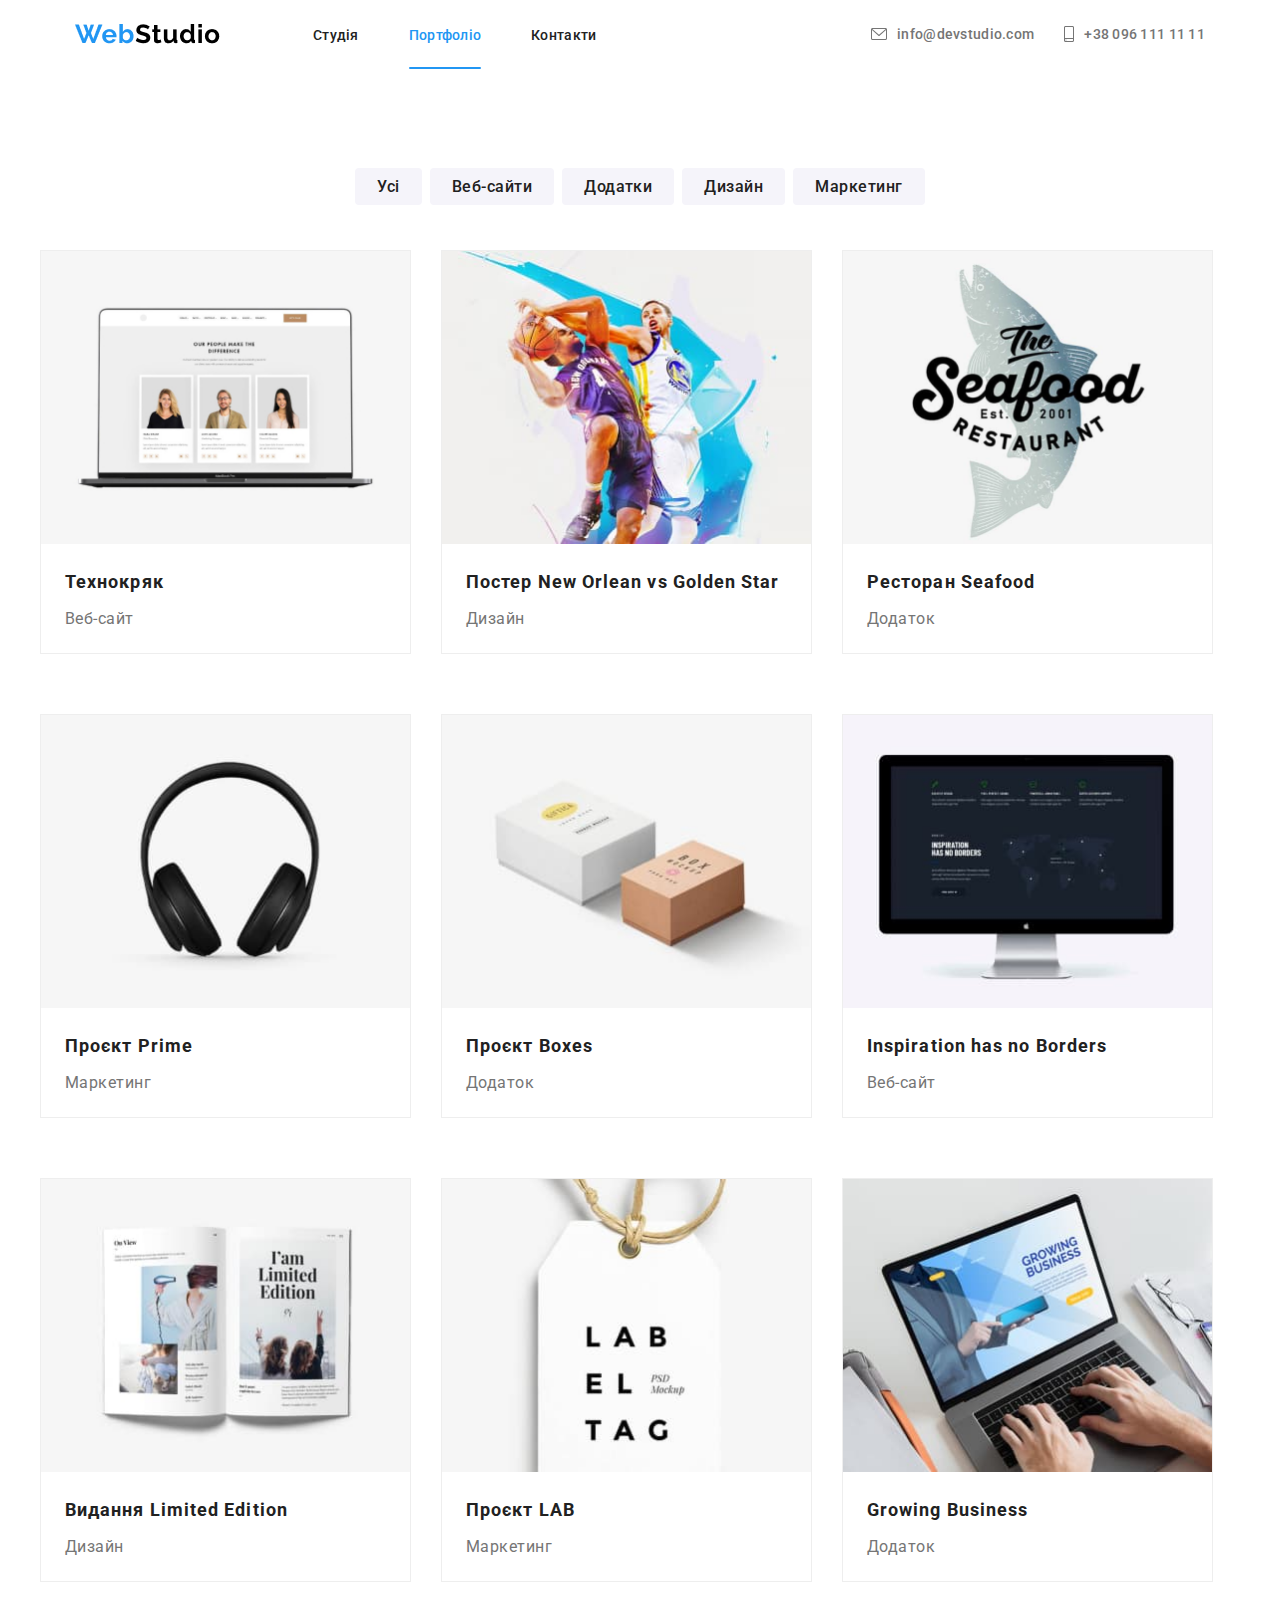
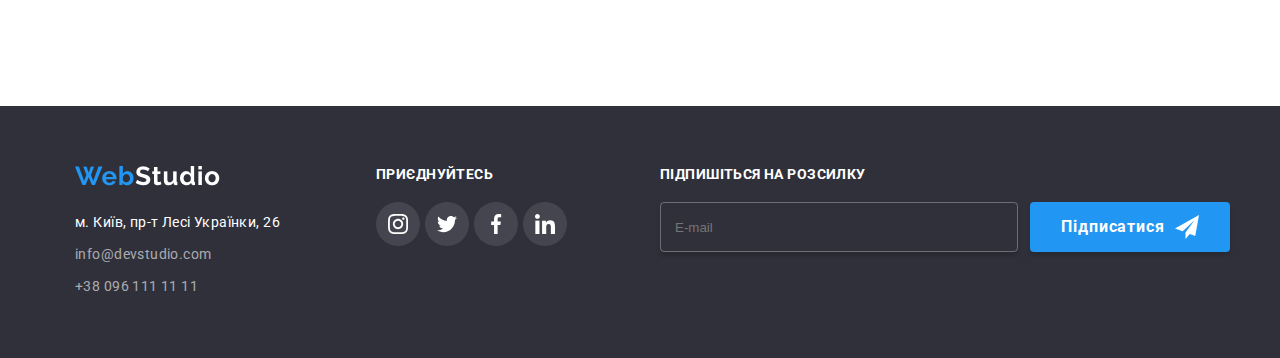
==== commit 2576f1c3: "retina added" ====
--- a/pages/portfolio.html
+++ b/pages/portfolio.html
@@ -12,6 +12,7 @@
       <div class="header_container">
         <div class="header_left">
           <img
+            srcset="../img/header@2x.png 2x, ../img/header@3x.png 3x"
             class="header_logo"
             src="./images/HeaderLogo.png"
             alt="header logo"
@@ -29,6 +30,16 @@
           </nav>
         </div>
         <div class="header_right">
+          <div class="header_right--mobile">
+            <div class="header_right--mobile--list">
+              <ul>
+                <li><a href="../index.html" target="_blank">Студія</a></li>
+                <li><span>Портфоліо</span></li>
+                <li><span>Контакти</span></li>
+              </ul>
+            </div>
+            <img src="../img/header_burger.svg" alt="" />
+          </div>
           <div class="header_right--part">
             <svg
               width="16"
@@ -73,58 +84,126 @@
     <main class="main">
       <section class="main_first--section">
         <div class="main_container">
-          <ul class="main_nav">
-            <li><a class="main_nav--item" href="#">Усі</a></li>
-            <li><a class="main_nav--item" href="#">Веб-сайти</a></li>
-            <li><a class="main_nav--item" href="#">Додатки</a></li>
-            <li><a class="main_nav--item" href="#">Дизайн</a></li>
-            <li><a class="main_nav--item" href="#">Маркетинг</a></li>
-          </ul>
+          <div class="main_nav--wrapper">
+            <div class="main_nav--wrapper--content">
+              <ul class="main_nav">
+                <li><a class="main_nav--item" href="#">Усі</a></li>
+                <li><a class="main_nav--item" href="#">Веб-сайти</a></li>
+                <li><a class="main_nav--item" href="#">Додатки</a></li>
+                <li><a class="main_nav--item" href="#">Дизайн</a></li>
+                <li><a class="main_nav--item" href="#">Маркетинг</a></li>
+              </ul>
+            </div>
+          </div>
+
           <div class="main_first-cards">
             <div class="card">
               <img src="images/img1.png" alt="card-one" />
               <h5 class="card_title">Технокряк</h5>
               <p class="card_text">Веб-сайт</p>
+              <div class="card-overlay">
+                <p class="card-overlay--text">
+                  Ресурс пропонує комплексні пропозиції з різним рівнем
+                  функціоналу та сервісів. Все це дозволить відвідувачу отримати
+                  вичерпні відомості про компанію чи приватну особу.
+                </p>
+              </div>
             </div>
             <div class="card">
               <img src="images/img2.png" alt="card-one" />
               <h5 class="card_title">Постер New Orlean vs Golden Star</h5>
               <p class="card_text">Дизайн</p>
+              <div class="card-overlay">
+                <p class="card-overlay--text">
+                  Ресурс пропонує комплексні пропозиції з різним рівнем
+                  функціоналу та сервісів. Все це дозволить відвідувачу отримати
+                  вичерпні відомості про компанію чи приватну особу.
+                </p>
+              </div>
             </div>
             <div class="card">
               <img src="images/img3.png" alt="card-one" />
               <h5 class="card_title">Ресторан Seafood</h5>
               <p class="card_text">Додаток</p>
+              <div class="card-overlay">
+                <p class="card-overlay--text">
+                  Ресурс пропонує комплексні пропозиції з різним рівнем
+                  функціоналу та сервісів. Все це дозволить відвідувачу отримати
+                  вичерпні відомості про компанію чи приватну особу.
+                </p>
+              </div>
             </div>
             <div class="card">
               <img src="images/img4.png" alt="card-one" />
               <h5 class="card_title">Проєкт Prime</h5>
               <p class="card_text">Маркетинг</p>
+              <div class="card-overlay">
+                <p class="card-overlay--text">
+                  Ресурс пропонує комплексні пропозиції з різним рівнем
+                  функціоналу та сервісів. Все це дозволить відвідувачу отримати
+                  вичерпні відомості про компанію чи приватну особу.
+                </p>
+              </div>
             </div>
             <div class="card">
               <img src="images/img5.png" alt="card-one" />
               <h5 class="card_title">Проєкт Boxes</h5>
               <p class="card_text">Додаток</p>
+              <div class="card-overlay">
+                <p class="card-overlay--text">
+                  Ресурс пропонує комплексні пропозиції з різним рівнем
+                  функціоналу та сервісів. Все це дозволить відвідувачу отримати
+                  вичерпні відомості про компанію чи приватну особу.
+                </p>
+              </div>
             </div>
             <div class="card">
               <img src="images/img6.png" alt="card-one" />
               <h5 class="card_title">Inspiration has no Borders</h5>
               <p class="card_text">Веб-сайт</p>
+              <div class="card-overlay">
+                <p class="card-overlay--text">
+                  Ресурс пропонує комплексні пропозиції з різним рівнем
+                  функціоналу та сервісів. Все це дозволить відвідувачу отримати
+                  вичерпні відомості про компанію чи приватну особу.
+                </p>
+              </div>
             </div>
             <div class="card">
               <img src="images/img7.png" alt="card-one" />
               <h5 class="card_title">Видання Limited Edition</h5>
               <p class="card_text">Дизайн</p>
+              <div class="card-overlay">
+                <p class="card-overlay--text">
+                  Ресурс пропонує комплексні пропозиції з різним рівнем
+                  функціоналу та сервісів. Все це дозволить відвідувачу отримати
+                  вичерпні відомості про компанію чи приватну особу.
+                </p>
+              </div>
             </div>
             <div class="card">
               <img src="images/img8.png" alt="card-one" />
               <h5 class="card_title">Проєкт LAB</h5>
               <p class="card_text">Маркетинг</p>
+              <div class="card-overlay">
+                <p class="card-overlay--text">
+                  Ресурс пропонує комплексні пропозиції з різним рівнем
+                  функціоналу та сервісів. Все це дозволить відвідувачу отримати
+                  вичерпні відомості про компанію чи приватну особу.
+                </p>
+              </div>
             </div>
             <div class="card">
               <img src="images/img9.png" alt="card-one" />
               <h5 class="card_title">Growing Business</h5>
               <p class="card_text">Додаток</p>
+              <div class="card-overlay">
+                <p class="card-overlay--text">
+                  Ресурс пропонує комплексні пропозиції з різним рівнем
+                  функціоналу та сервісів. Все це дозволить відвідувачу отримати
+                  вичерпні відомості про компанію чи приватну особу.
+                </p>
+              </div>
             </div>
           </div>
         </div>
@@ -134,7 +213,11 @@
     <footer class="footer">
       <div class="footer_container">
         <div class="footer_left">
-          <img src="./images/FooterLogo.png" alt="logo" />
+          <img
+            srcset="../img/footer@2x.png 2x, ../img/footer@3x.png 3x"
+            src="./images/FooterLogo.png"
+            alt="logo"
+          />
           <address>
             <p class="footer_address">м. Київ, пр-т Лесі Українки, 26</p>
             <a href="mailto:info@devstudio.com" class="footer_link"
@@ -310,5 +393,6 @@
         </div>
       </div>
     </footer>
+    <script src="./js-portfolio/script.js" type="module"></script>
   </body>
 </html>
--- a/css/portfolio.css
+++ b/css/portfolio.css
@@ -30,6 +30,7 @@
   width: 100%;
   max-width: 1170px;
   margin: 0 auto;
+  padding: 0px 20px;
 }
 .header_left {
   display: flex;
@@ -84,6 +85,37 @@
   display: flex;
   gap: 30px;
 }
+.header_right--mobile {
+  display: none;
+}
+.header_right--mobile--list {
+  position: fixed;
+  right: 0;
+  top: 0;
+  height: 100vh;
+  background-color: #ffffff;
+  width: 200px;
+  display: flex;
+  justify-content: center;
+  align-items: center;
+  transition: transform 1s ease-in-out;
+  transform: translateX(100%);
+}
+.header_right--mobile--list ul {
+  display: flex;
+  flex-direction: column;
+  gap: 15px;
+  padding: 10px;
+  transform: translateY(-100%);
+}
+.header_right--mobile--list ul li,
+.header_right--mobile--list ul a {
+  transition: 0.5s ease-in-out;
+}
+.header_right--mobile--list ul li:hover,
+.header_right--mobile--list ul a:hover {
+  color: #2196f3;
+}
 .header_right--part {
   display: flex;
   align-items: center;
@@ -116,6 +148,220 @@
   color: #2196f3;
 }
 
+@media screen and (max-width: 950px) {
+  .header_right {
+    display: flex;
+    flex-direction: column;
+    gap: 10px;
+  }
+}
+@media screen and (max-width: 750px) {
+  .header_left {
+    display: flex;
+    flex-direction: column;
+    gap: 25px;
+    align-items: start;
+  }
+}
+@media screen and (max-width: 530px) {
+  .header_right--part {
+    display: none;
+  }
+  .header_left {
+    justify-content: center;
+  }
+  .header_left img {
+    margin: 0;
+  }
+  .header_left nav {
+    display: none;
+  }
+  .header_right--mobile {
+    display: block;
+    cursor: pointer;
+  }
+}
+.main {
+  padding-top: 174px;
+}
+.main_first-cards {
+  display: flex;
+  gap: 30px;
+  flex-wrap: wrap;
+  padding-bottom: 94px;
+}
+.main_first-cards .card {
+  height: 404px;
+  overflow: hidden;
+  border: 1px solid #eeeeee;
+  margin-bottom: 30px;
+  display: flex;
+  flex-direction: column;
+  transition: 0.2s ease-in-out;
+  position: relative;
+}
+.main_first-cards .card-overlay {
+  background-color: rgba(33, 150, 243, 0.8980392157);
+  width: 370px;
+  position: absolute;
+  left: 0;
+  right: 0;
+  bottom: 0;
+  transition: 0.2s ease-in;
+  transform: translateY(100%);
+}
+.main_first-cards .card-overlay--text {
+  font-family: Roboto;
+  font-size: 18px;
+  font-weight: 400;
+  line-height: 28px;
+  letter-spacing: 0.03em;
+  text-underline-position: from-font;
+  -webkit-text-decoration-skip-ink: none;
+          text-decoration-skip-ink: none;
+  max-width: 322px;
+  margin-top: 55px;
+  margin-left: 24px;
+  color: #ffffff;
+}
+.main_first-cards .card img {
+  width: 369px;
+}
+.main_first-cards .card_title {
+  font-family: Roboto;
+  font-size: 18px;
+  font-weight: 700;
+  line-height: 36px;
+  color: #212121;
+  letter-spacing: 0.06em;
+  margin-top: 20px;
+  margin-bottom: 4px;
+  padding-left: 24px;
+}
+.main_first-cards .card_text {
+  font-family: Roboto;
+  font-size: 16px;
+  font-weight: 400;
+  line-height: 30px;
+  color: #757575;
+  letter-spacing: 0.03em;
+  padding-left: 24px;
+  padding-bottom: 20px;
+}
+.main_first-cards .card:hover {
+  box-shadow: 2px 5px 7px 1px rgba(0, 0, 0, 0.1607843137), 1px 5px 5px 1px rgba(0, 0, 0, 0.0588235294), 1px 2px 2px 1px rgba(0, 0, 0, 0.1215686275);
+  transition: 0.5s;
+  cursor: pointer;
+}
+.main_first-cards .card:hover .card-overlay {
+  transform: translateY(0);
+  top: 0;
+  height: 72.8%;
+}
+.main_container {
+  width: 100%;
+  max-width: 1200px;
+  margin: 0 auto;
+}
+.main_nav {
+  display: flex;
+  justify-content: center;
+  gap: 8px;
+  margin-bottom: 50px;
+}
+.main_nav--item {
+  font-family: Roboto;
+  font-size: 16px;
+  font-weight: 500;
+  line-height: 26px;
+  letter-spacing: 0.03em;
+  text-align: center;
+  color: #212121;
+  padding: 9px 22px;
+  box-sizing: content-box;
+  background-color: #f5f4fa;
+  transition: 0.5s;
+  border-radius: 4px;
+}
+.main_nav--item:hover {
+  background-color: #2196f3;
+  box-shadow: 0px 2px 2px 0px rgba(0, 0, 0, 0.1215686275), 0px 1px 2px 0px rgba(0, 0, 0, 0.0784313725), 0px 3px 1px 0px rgba(0, 0, 0, 0.1019607843);
+  transition: 0.5s;
+  color: white;
+}
+
+@media screen and (max-width: 1200px) {
+  .main_first-cards {
+    display: grid;
+    grid-template-columns: repeat(2, 369px);
+    justify-content: center;
+    gap: 40px;
+  }
+}
+@media screen and (max-width: 810px) {
+  .main_first-cards {
+    display: grid;
+    grid-template-columns: repeat(1, 369px);
+    justify-content: center;
+  }
+}
+@media screen and (max-width: 600px) {
+  .main_nav {
+    width: 600px;
+    margin-bottom: 20px;
+  }
+  .main_nav--wrapper {
+    display: flex;
+    justify-content: center;
+    margin-bottom: 20px;
+  }
+  .main_nav--wrapper--content {
+    overflow: auto;
+    width: 320px;
+    padding: 10px 10px 10px 10px;
+  }
+  .main_nav--wrapper--content::-webkit-scrollbar {
+    height: 10px;
+  }
+  .main_nav--wrapper--content::-webkit-scrollbar-track {
+    background-color: #2196f3;
+    border-radius: 10px;
+  }
+  .main_nav--wrapper--content::-webkit-scrollbar-thumb {
+    border-radius: 20px;
+    background-color: #ffffff;
+    border: 1px solid rgba(37, 37, 37, 0.1450980392);
+  }
+  .main_first--cards {
+    margin-top: 20px;
+  }
+}
+@media screen and (max-width: 530px) {
+  .main {
+    padding-top: 90px;
+  }
+}
+@media screen and (max-width: 400px) {
+  .main .card {
+    height: -moz-fit-content;
+    height: fit-content;
+    margin: 0;
+  }
+  .main .card img {
+    display: none;
+  }
+}
+@media screen and (max-width: 390px) {
+  .main .cards {
+    display: flex;
+    justify-content: center;
+    align-items: center;
+  }
+  .main .card {
+    width: 300px;
+    padding: 0 20px;
+  }
+}
 .footer {
   background-color: #2f303a;
 }
@@ -127,6 +373,8 @@
   margin: 0 auto;
   display: flex;
   gap: 70px;
+  padding-left: 20px;
+  padding-right: 20px;
 }
 .footer img {
   margin-bottom: 20px;
@@ -157,6 +405,9 @@
   flex-direction: column;
   display: flex;
   font-style: normal;
+}
+.footer address .footer_address {
+  width: 231px;
 }
 .footer_right {
   display: flex;
@@ -176,6 +427,10 @@
   -webkit-text-decoration-skip-ink: none;
           text-decoration-skip-ink: none;
   margin-bottom: 20px;
+}
+.footer_right--first--svgs {
+  display: flex;
+  gap: 5px;
 }
 .footer_right--first--svgs svg path {
   transition: 0.3s ease-in-out;
@@ -242,4 +497,38 @@
   letter-spacing: 0.06em;
   box-shadow: 0px 4px 4px 0px rgba(0, 0, 0, 0.1490196078);
   cursor: pointer;
+}
+
+@media screen and (max-width: 1225px) {
+  .footer_container {
+    justify-content: center;
+  }
+  .footer_right--second--form {
+    display: flex;
+    flex-direction: column;
+  }
+  .footer_right--second--form button {
+    width: 100%;
+  }
+}
+@media screen and (max-width: 995px) {
+  .footer_container {
+    align-items: center;
+  }
+  .footer_right {
+    display: flex;
+    flex-direction: column;
+    gap: 30px;
+  }
+}
+@media screen and (max-width: 705px) {
+  .footer_container {
+    flex-direction: column;
+    align-items: start;
+  }
+}
+@media screen and (max-width: 405px) {
+  .footer_right--second--form--input {
+    width: 270px;
+  }
 }/*# sourceMappingURL=portfolio.css.map */